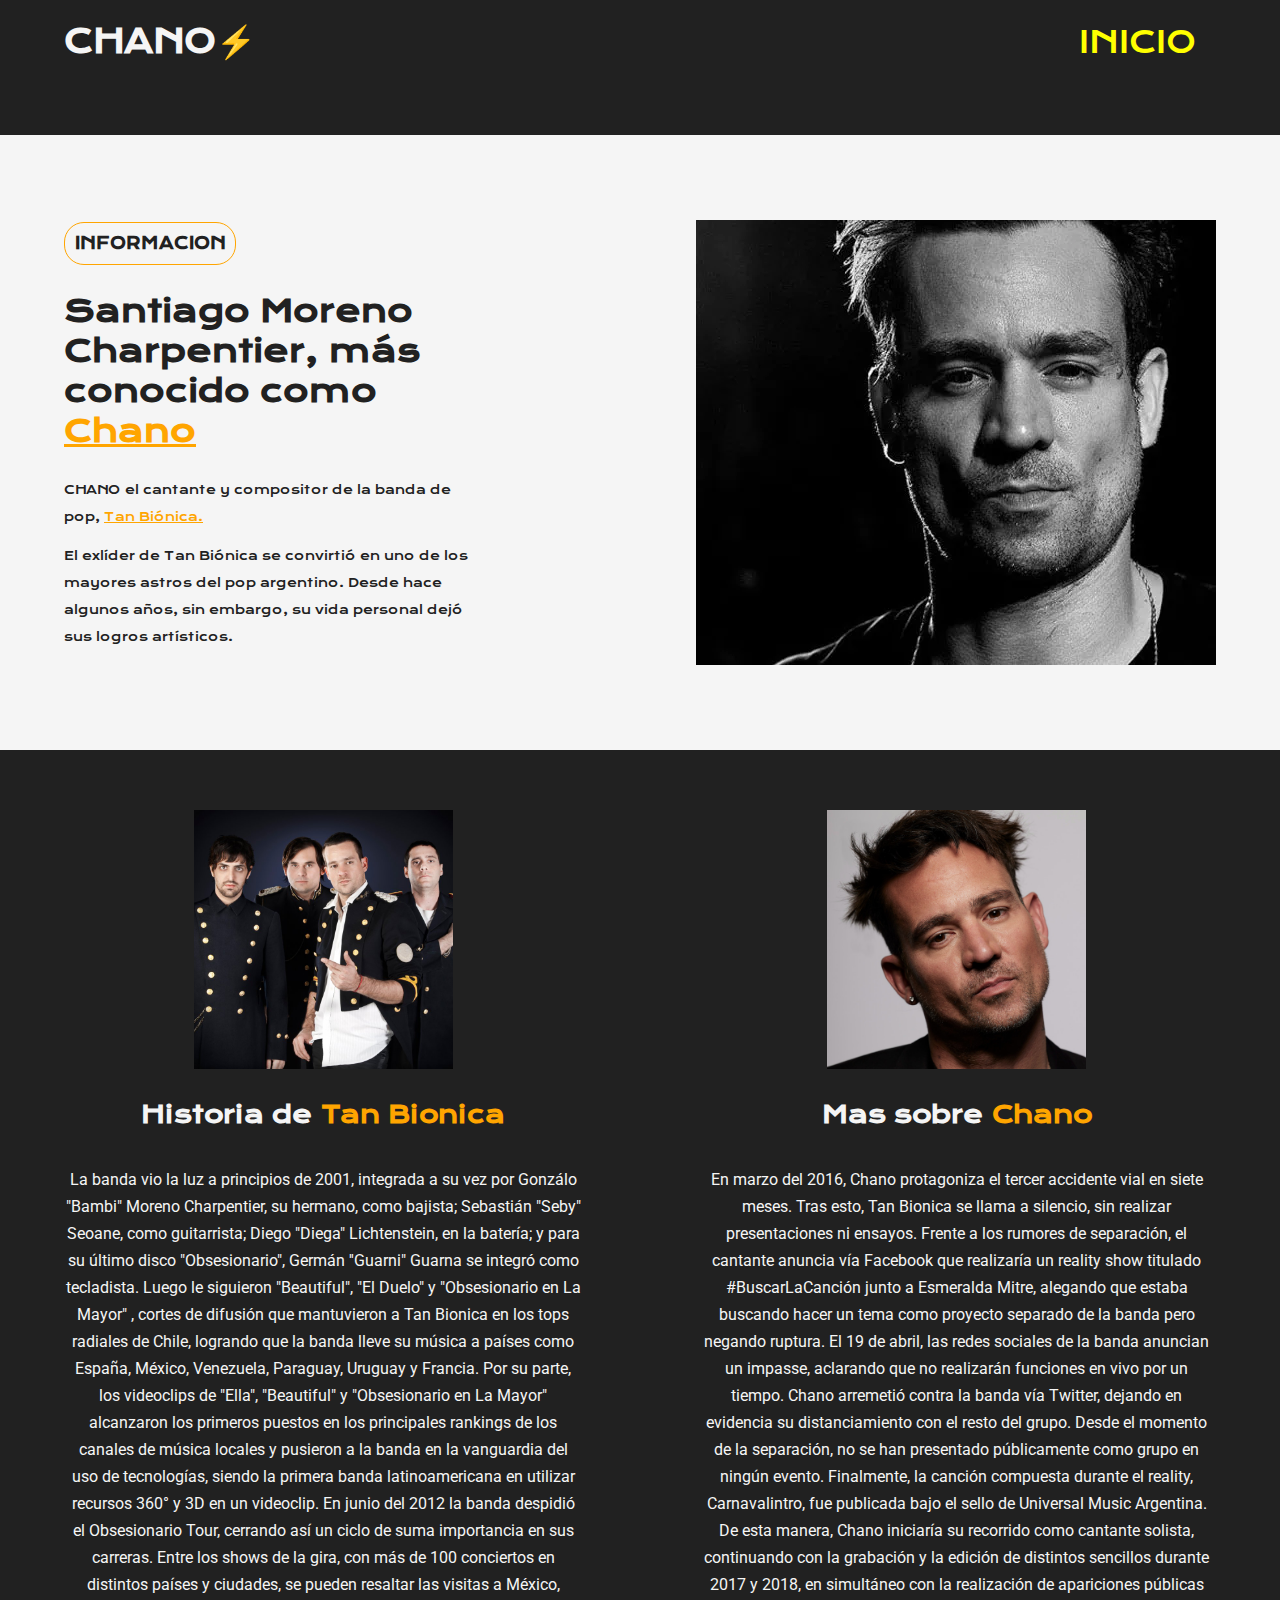
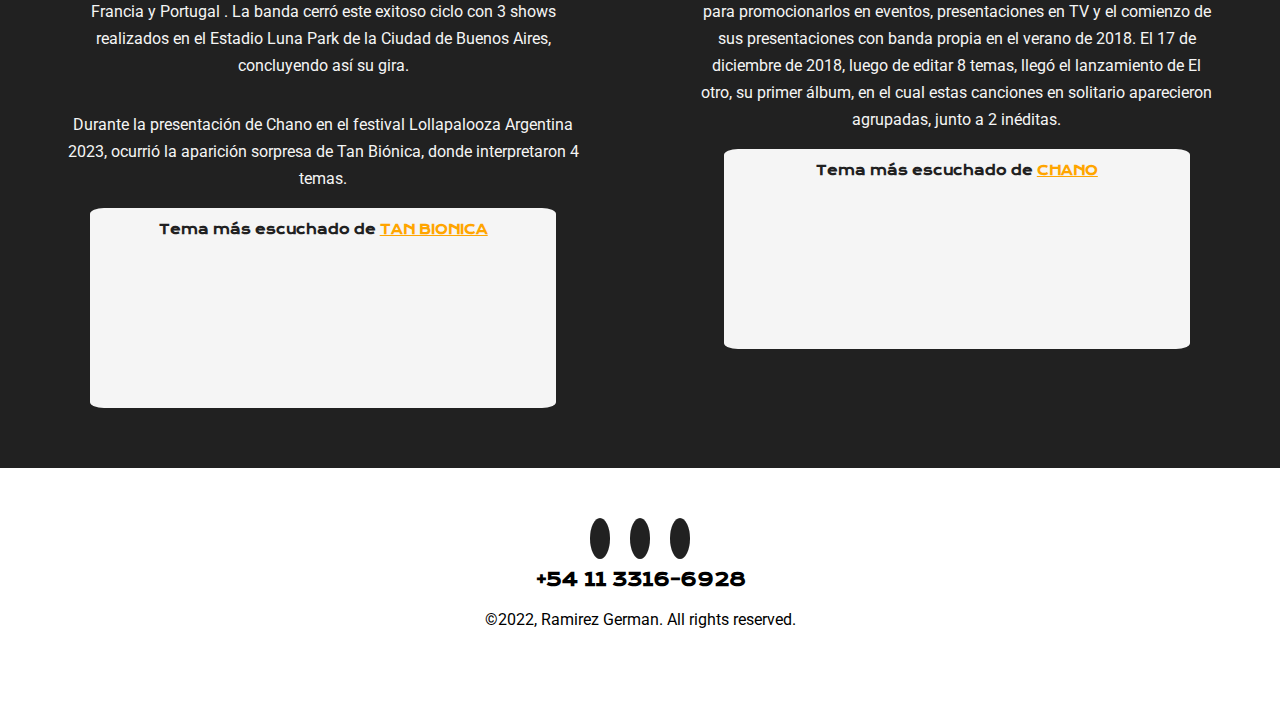
==== paginas/quienEs.html @ 730f2475 "Proyecto Final" ====
<!DOCTYPE html>
<html lang="en">

<head>
    <meta charset="UTF-8">
    <meta name="viewport" content="width=device-width, initial-scale=1.0">

    <!--links a css-->
    <link rel="stylesheet" href="../estilos/quienEs/nav.css">
    <link rel="stylesheet" href="../estilos/principal/estilos.css">
    <link rel="stylesheet" href="../estilos/quienEs/infoBreve.css">
    <link rel="stylesheet" href="../estilos/quienEs/infoGeneral.css">
    <link rel="stylesheet" href="../estilos/quienEs/footdos.css">

    <!--links a fonts-->
    <link href="https://fonts.googleapis.com/css2?family=Krona+One&display=swap" rel="stylesheet">
    <link href="https://fonts.googleapis.com/css2?family=Roboto&display=swap" rel="stylesheet">

    <!--cdn a iconos-->
    <link rel="stylesheet" href="https://cdnjs.cloudflare.com/ajax/libs/font-awesome/6.4.0/css/all.min.css"
    integrity="sha512-iecdLmaskl7CVkqkXNQ/ZH/XLlvWZOJyj7Yy7tcenmpD1ypASozpmT/E0iPtmFIB46ZmdtAc9eNBvH0H/ZpiBw=="
    crossorigin="anonymous" referrerpolicy="no-referrer" />

    <!--scripts-->
    <script src="https://code.jquery.com/jquery-3.7.0.min.js"
        integrity="sha256-2Pmvv0kuTBOenSvLm6bvfBSSHrUJ+3A7x6P5Ebd07/g=" crossorigin="anonymous"></script>

    <script src="../javascript/quienEs.js"></script>
    <title>¿Quien Es? | CHANO</title>
</head>

<body>
    <!--Header-->
    <header>
        <div class="contenedor">
            <div class="menu">
                <div class="logo">
                    <h1>CHANO⚡</h1>
                    <img src="../imagenes/fotografias/logo_menu.png" class="menu-icon" alt="">
                </div>
                <div class="logo-y-menu">
                    <nav>
                        <ul>
                            <div class="btnamari">
                                <li><a href="../index.html">INICIO</a></li>
                            </div>
                        </ul>
                    </nav>
                </div>
            </div>
    </header>

    <!--Informacion breve-->

    <section id="informacion">
        <div class="contenedor">
            <div class="texto">
                <h4>INFORMACION</h4>
                <h2>Santiago Moreno Charpentier, más conocido como <span>Chano</span> </h2>

                <p>CHANO el cantante y compositor de la banda de pop, <span>Tan Biónica.</span></p>

                <P>El exlíder de Tan Biónica se convirtió en uno de los mayores astros
                    del pop argentino. Desde hace algunos años, sin embargo,
                    su vida personal dejó sus logros artísticos.</p>
            </div>
            <div class="foto"></div>
            <img src="../imagenes/fotografias/chano_frente" alt="">
        </div>
    </section>

    <!--Informacion-->

    <section id="infoGeneral">
        <div class="contenedor">
            <div class="contenedor-texto">
                <div class="texto-izquierda">
                    <img src="../imagenes/fotografias/tanBionica.jpg" alt="">
                    <h2>Historia de <span>Tan Bionica</span></h2>
                    <p>La banda vio la luz a principios de 2001, integrada a su vez por Gonzálo "Bambi" Moreno
                        Charpentier, su hermano, como bajista; Sebastián "Seby" Seoane, como guitarrista; Diego "Diega"
                        Lichtenstein, en la batería; y para su último disco "Obsesionario", Germán ''Guarni" Guarna se
                        integró como tecladista.
                        Luego le siguieron "Beautiful", "El Duelo" y "Obsesionario en La Mayor" , cortes de difusión que
                        mantuvieron a Tan Bionica en los tops radiales de Chile, logrando que la banda lleve su música a
                        países como España, México, Venezuela, Paraguay, Uruguay y Francia.
                        Por su parte, los videoclips de "Ella", "Beautiful" y "Obsesionario en La Mayor" alcanzaron los
                        primeros puestos en los principales rankings de los canales de música locales y pusieron a la
                        banda en la vanguardia del uso de tecnologías, siendo la primera banda latinoamericana en
                        utilizar recursos 360° y 3D en un videoclip.
                        En junio del 2012 la banda despidió el Obsesionario Tour, cerrando así un ciclo de suma
                        importancia en sus carreras. Entre los shows de la gira, con más de 100 conciertos en distintos
                        países y ciudades, se pueden resaltar las visitas a México, Francia y Portugal . La banda cerró
                        este exitoso ciclo con 3 shows realizados en el Estadio Luna Park de la Ciudad de Buenos Aires,
                        concluyendo así su gira.
                    </p>
                    <p>
                        Durante la presentación de Chano en el festival Lollapalooza Argentina 2023, ocurrió la
                        aparición
                        sorpresa de Tan Biónica, donde interpretaron 4 temas.
                    </p>
                    <div class="spotify-contenedor">
                        <h3>Tema más escuchado de <span>TAN BIONICA</span></h3>
                        <div class="spotify">
                            <iframe style="border-radius:12px"
                                src="https://open.spotify.com/embed/track/29Bjl63rfik8188v8J08hQ?utm_source=generator&theme=0"
                                width="95%" height="152" frameBorder="0" allowfullscreen=""
                                allow="autoplay; clipboard-write; encrypted-media; fullscreen; picture-in-picture"
                                loading="lazy"></iframe>
                        </div>
                    </div>
                </div>

                <div class="texto-derecha">
                    <img src="../imagenes/fotografias/chanoHistory.jpg" alt="">
                    <h2>Mas sobre <span>Chano</span></h2>
                    <p>En marzo del 2016, Chano protagoniza el tercer accidente vial en siete meses. Tras esto, Tan
                        Bionica
                        se llama a silencio, sin realizar presentaciones ni ensayos. Frente a los rumores de separación,
                        el cantante
                        anuncia vía Facebook que realizaría un reality show titulado #BuscarLaCanción junto a Esmeralda
                        Mitre,
                        alegando que estaba buscando hacer un tema como proyecto separado de la banda pero negando
                        ruptura.
                        El 19 de abril, las redes sociales de la banda anuncian un impasse, aclarando que no realizarán
                        funciones en
                        vivo por un tiempo. Chano arremetió contra la banda vía Twitter, dejando en evidencia su
                        distanciamiento con el
                        resto del grupo. Desde el momento de la separación, no se han presentado públicamente como grupo
                        en ningún evento.
                        Finalmente, la canción compuesta durante el reality, Carnavalintro, fue publicada bajo el sello
                        de Universal Music Argentina.
                        De esta manera, Chano iniciaría su recorrido como cantante solista, continuando con la grabación
                        y la edición de distintos
                        sencillos durante 2017 y 2018, en simultáneo con la realización de apariciones públicas para
                        promocionarlos en eventos,
                        presentaciones en TV y el comienzo de sus presentaciones con banda propia en el verano de 2018.
                        El 17 de diciembre de 2018,
                        luego de editar 8 temas, llegó el lanzamiento de El otro, su primer álbum, en el cual estas
                        canciones en solitario aparecieron agrupadas,
                        junto a 2 inéditas.</p>
                    <div class="spotify-contenedor">
                        <h3>Tema más escuchado de <span>CHANO</span></h3>
                        <div class="spotify">
                            <iframe style="border-radius:12px"
                                src="https://open.spotify.com/embed/track/6XxIFsqBxiUct0UK7deoJ0?utm_source=generator&theme=0"
                                width="95%" height="152" frameBorder="0" allowfullscreen=""
                                allow="autoplay; clipboard-write; encrypted-media; fullscreen; picture-in-picture"
                                loading="lazy"></iframe>
                        </div>
                    </div>
                </div>
            </div>
        </div>
    </section>

    <!--footer-->

    <footer id="footdos">
        <div class="contenedor">
            <div class="redes">
                <a href="https://www.allaccess.com.ar/event/chano" target="_blank" class="fa-brands fa-twitter"></a>
                <a href="https://web.facebook.com/ChanoMorenoCharpentier" target="_blank" class="fa-brands fa-facebook-f"></a>
                <a href="https://www.instagram.com/chanotb/" target="_blank" class="fa-brands fa-instagram"></a>
            </div>
            <h3>+54 11 3316-6928</h3>
            <p>&copy;2022, Ramirez German. All rights reserved.</p>
        </div>
    </footer>

</body>

</html>
---- estilos/quienEs/nav.css ----
.contenedor {
    width: 90%;
    max-width: 1280px;
    margin: auto;
}

header {
    background-color: #212121;
    height: 15vh;
}

header .menu {
    display: flex;
    justify-content: space-between;
}

header .logo{
    display: flex;
    align-items: center;
    color: whitesmoke;
}

header .logo-y-menu {
    display: flex;
    align-items: center;
}

header .menu-icon {
    display: none;
}

header .boton a {
    background: yellow;
    color: #212121;
    padding: 20px 40px;
    line-height: 50px;
    font-size: 13px;
}

nav ul {
    display: flex;
}

nav ul li {
    margin: 0 20px;
}

nav ul li a {
    color: whitesmoke;
}

header .btnamari li a{
    color: yellow ;
    font-size: 30px;
}

nav ul li a:hover {
    color: orange;
    transition: all 0.5s;
}


header .boton a {
    background: yellow;
    color: #212121;
    padding: 20px 40px;
    line-height: 85px;
}

.botones a {
    background: yellow;
    color: #212121;
    padding: 20px 40px;
    line-height: 50px;
}

header .boton a:hover {
    background-color: orange;
    transition: all 0.5s;
}

header .botones a:hover {
    background-color: orange;
    transition: all 0.5s;
}

header .titular {
    margin-top: 30vh;
    color: whitesmoke;
}

.titular h1 {
    font-size: 20px;
    width: 60%;
}

span{
    color: yellow;
}

.blanco {
    background: whitesmoke !important;
}

.blanco:hover {
    background-color: gray !important;
    color: #212121;
    transition: all 0.1s;
}

@media (max-width: 800px) {
    header .menu {
        flex-direction: column;
    }
    

    header .logo{
        justify-content: space-between;
    }

    header .menu-icon {
        display: block;
    }

    nav ul {
        flex-direction: column;
    }

    nav {
        background-color: black;
        width: 100%;
        position: absolute;
        top: 80px;
        left: 0;
        display: none;
    }

    nav ul li a {
        color: whitesmoke;
    }

    nav ul li {
        margin: 10px 10px;
    }

    h1 {
        font-size: 32px;
    }
}

@media (min-width: 801px) {
    nav{
        display: block;
    }
    
}
---- estilos/principal/estilos.css ----
body{
    margin: 0;
    padding: 0;
    font-family: 'Krona One';
}

a{
    text-decoration: none;
}

li{
    list-style: none;
}
---- estilos/quienEs/infoBreve.css ----
#informacion {
    background: whitesmoke;
    color: #212121;
    padding: 85px 0;
}

#informacion h4 {
    margin: 0;
    color: #212121;
    border: 1px solid orange;
    width: 150px;
    padding: 10px;
    border-radius: 20px;
}

#informacion .contenedor {
    display: flex;
    align-items: center;
}

#informacion span {
    color: orange;
    text-decoration: underline;
}

#informacion h2 {
    font-size: 31px;
}

#informacion p {
    font-size: 12px;
    line-height: 27px;
}

#informacion img {
    width: 80%;
}

#informacion .texto {
    width: 80%;
}

#informacion .foto {
    width: 40%;
}
@media (max-width: 800px) {
    h2 {
        font-size: 27px !important;
    }

    #informacion .contenedor {
        flex-direction: column;
    }

    #informacion .foto {
        width: 82%;
        margin-top: 30px;
    }

    #informacion a{
        background: yellow;
        color: #212121;
        padding: 20px 40px;
        line-height: 50px;
        font-size: 13px;
    }

}
---- estilos/quienEs/infoGeneral.css ----
#infoGeneral{
    background-color: #212121;
}


.contenedor-texto {
    display: flex;
    justify-content: space-between;
}

.texto-izquierda, .texto-derecha{
    flex-basis: 45%;
    display: flex;
    text-align: center;
    flex-direction: column;
    align-items: center;;
}

.texto-izquierda img, .texto-derecha img{
    margin-bottom: 10px;
    width: 50%;
    height: auto;
}

.texto-izquierda h2, .texto-derecha h2{
    color: whitesmoke;
}

.texto-izquierda h2 span , .texto-derecha h2 span{
    color: orange !important;
}

.texto-izquierda p, .texto-derecha p{
    color: whitesmoke;
}

.spotify-contenedor{
    background-color: whitesmoke;
    border: 0px solid;
    border-radius: 3%;
    width: 90%;
}

.spotify-contenedor h3{
    font-size: 80%;
    color: #212121;
}

.spotify-contenedor h3 span{
    text-decoration: underline;
    color: orange !important;
}

#infoGeneral p{
    font-family: 'Roboto';
    font-size: 16px;
    line-height: 27px;
}

#infoGeneral {
    padding: 60px 0;
}

@media (max-width: 800px) {

    .contenedor-texto {
        flex-direction: column;
    }
    
    h2{
        font-size: 30px !important;
    }

    .texto-izquierda, .texto-derecha{
        align-items: center;
        text-align: center;
    }

    .texto-izquierda img, .texto-derecha img{
        width: 70%;
        height: auto;
        padding: 100px 0px 0px;
    }
}
---- estilos/quienEs/footdos.css ----
/* Footer */

footer{
    text-align: center;
    padding: 60px 0;
}

footer a{
    background-color: #212121;
    color: whitesmoke;
    padding: 10px;
    border-radius: 50%;
    width: 15px;
    height: 15px;
    margin: 0 10px;
}

footer a:hover{
    background: orange;
    color: #212121;
    transition: all 0.5s;
}

footer p{
    font-family: 'Roboto';
}
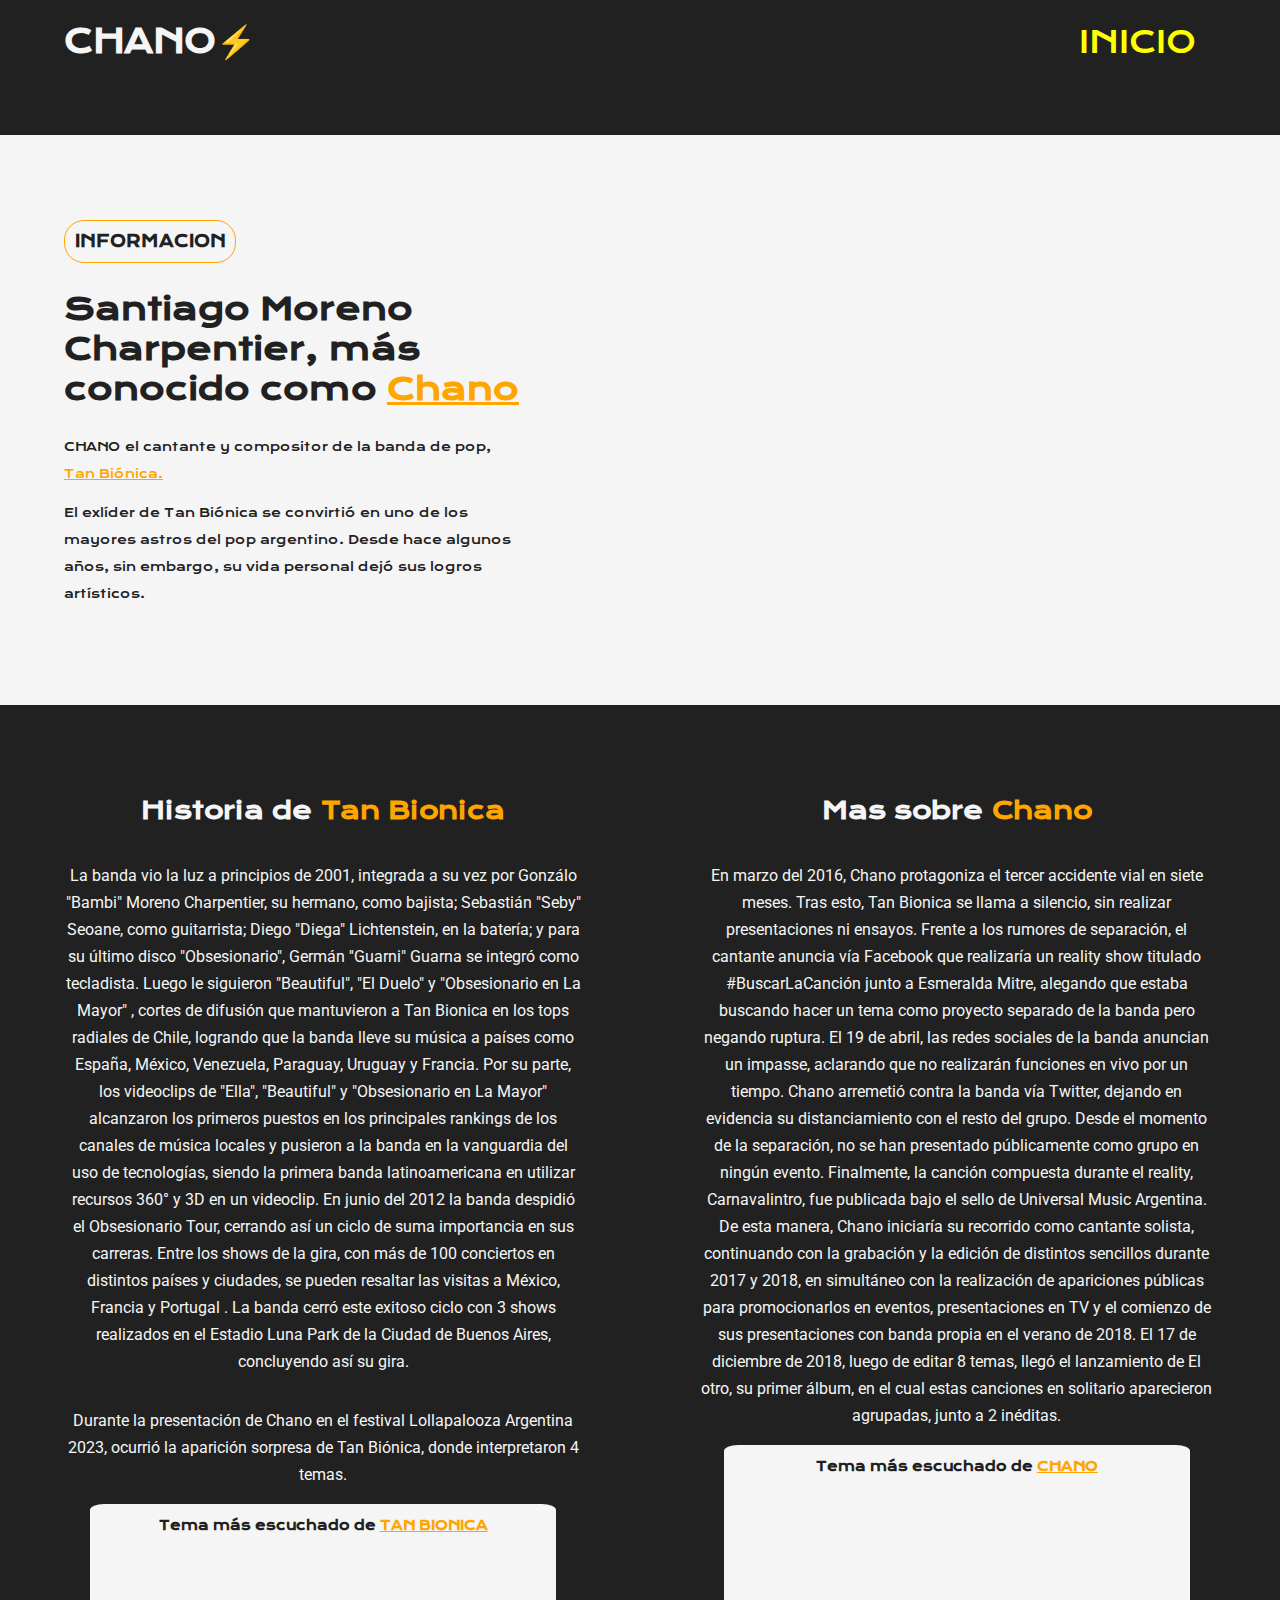
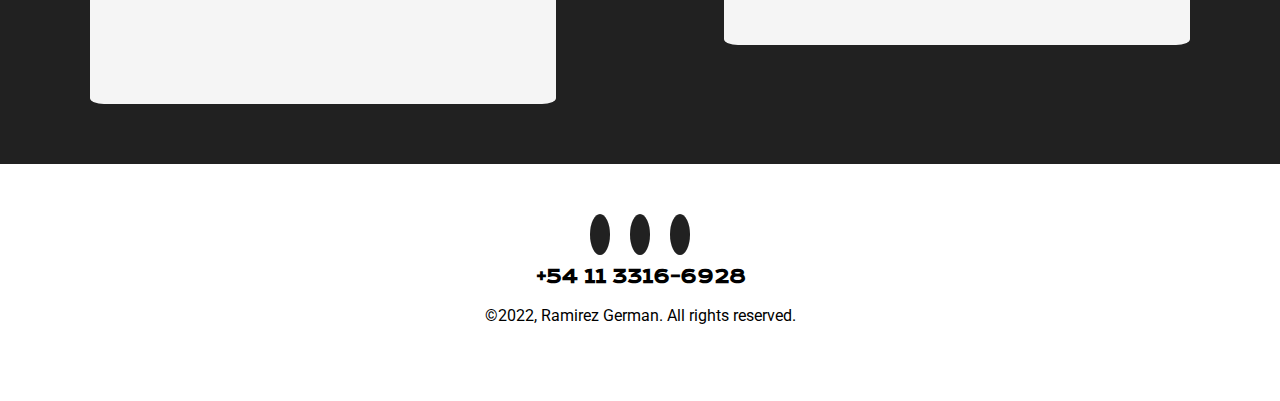
==== commit 8f5ffdbf: "Cambios y updates" ====
--- a/paginas/quienEs.html
+++ b/paginas/quienEs.html
@@ -159,7 +159,7 @@
     <footer id="footdos">
         <div class="contenedor">
             <div class="redes">
-                <a href="https://www.allaccess.com.ar/event/chano" target="_blank" class="fa-brands fa-twitter"></a>
+                <a href="https://twitter.com/chanotb" target="_blank" class="fa-brands fa-twitter"></a>
                 <a href="https://web.facebook.com/ChanoMorenoCharpentier" target="_blank" class="fa-brands fa-facebook-f"></a>
                 <a href="https://www.instagram.com/chanotb/" target="_blank" class="fa-brands fa-instagram"></a>
             </div>
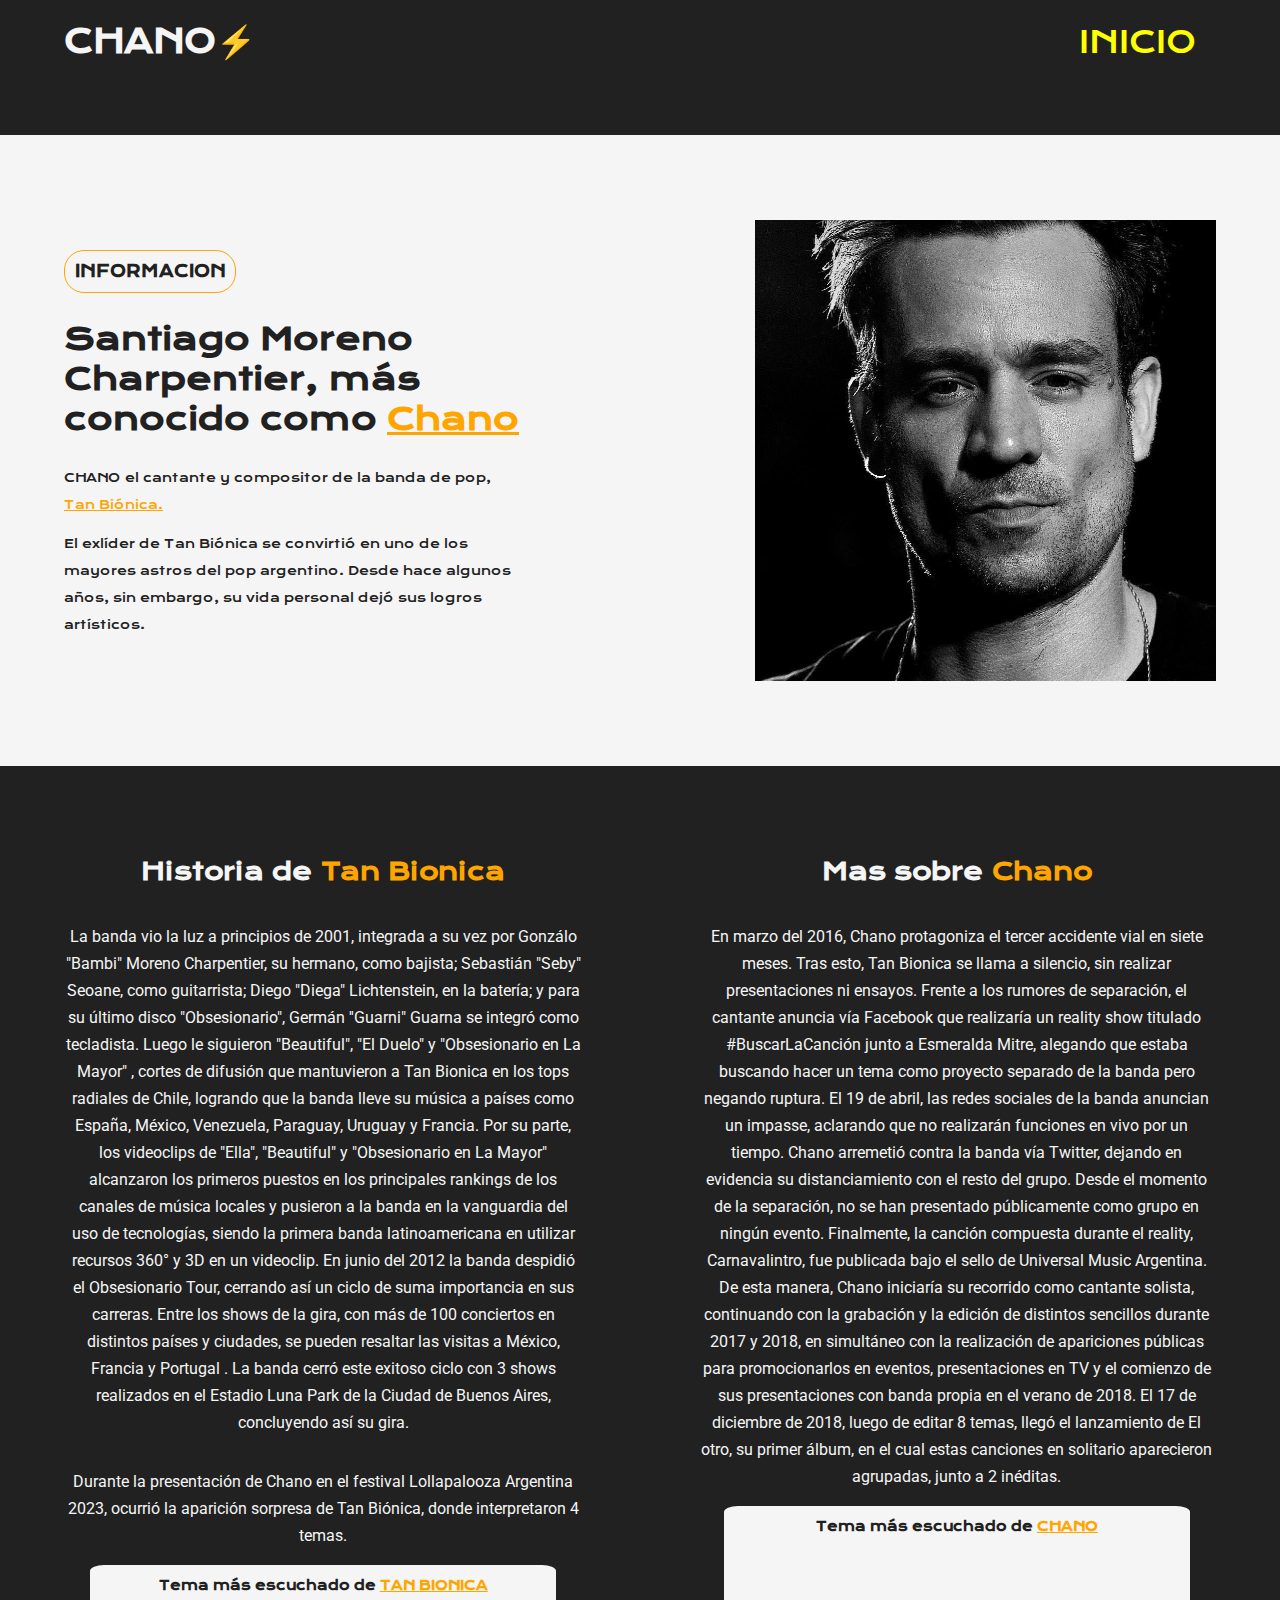
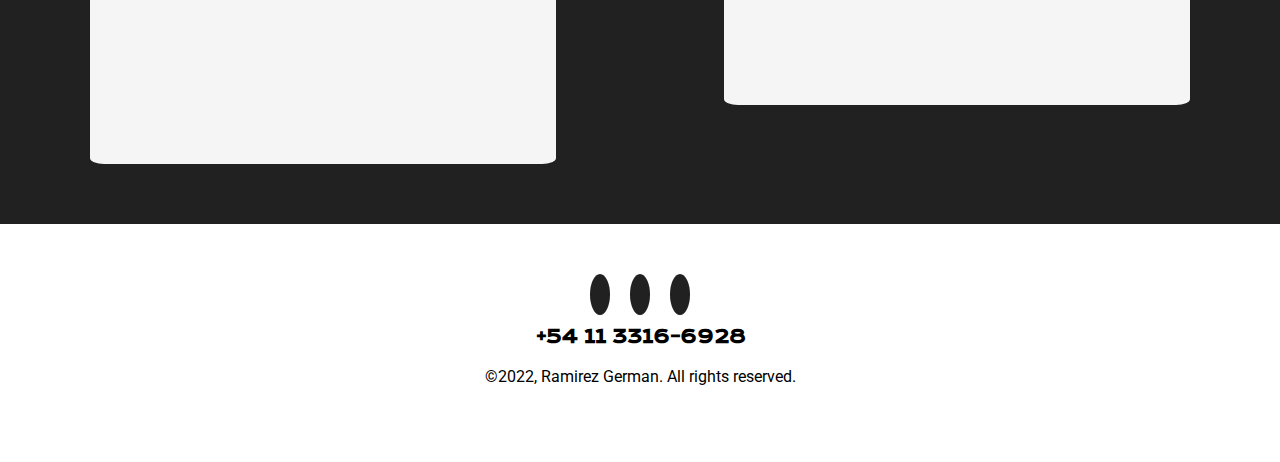
==== commit 8a79986e: "cambios de fondos" ====
--- a/paginas/quienEs.html
+++ b/paginas/quienEs.html
@@ -65,7 +65,7 @@
                     su vida personal dejó sus logros artísticos.</p>
             </div>
             <div class="foto"></div>
-            <img src="../imagenes/fotografias/chano_frente" alt="">
+            <img src="../imagenes/chano-frente.jpg" alt="">
         </div>
     </section>
 
--- a/estilos/quienEs/infoBreve.css
+++ b/estilos/quienEs/infoBreve.css
@@ -33,7 +33,7 @@
 }
 
 #informacion img {
-    width: 80%;
+    width: 40%;
 }
 
 #informacion .texto {
@@ -52,8 +52,8 @@
         flex-direction: column;
     }
 
-    #informacion .foto {
-        width: 82%;
+    #informacion img {
+        width: 81%;
         margin-top: 30px;
     }
 
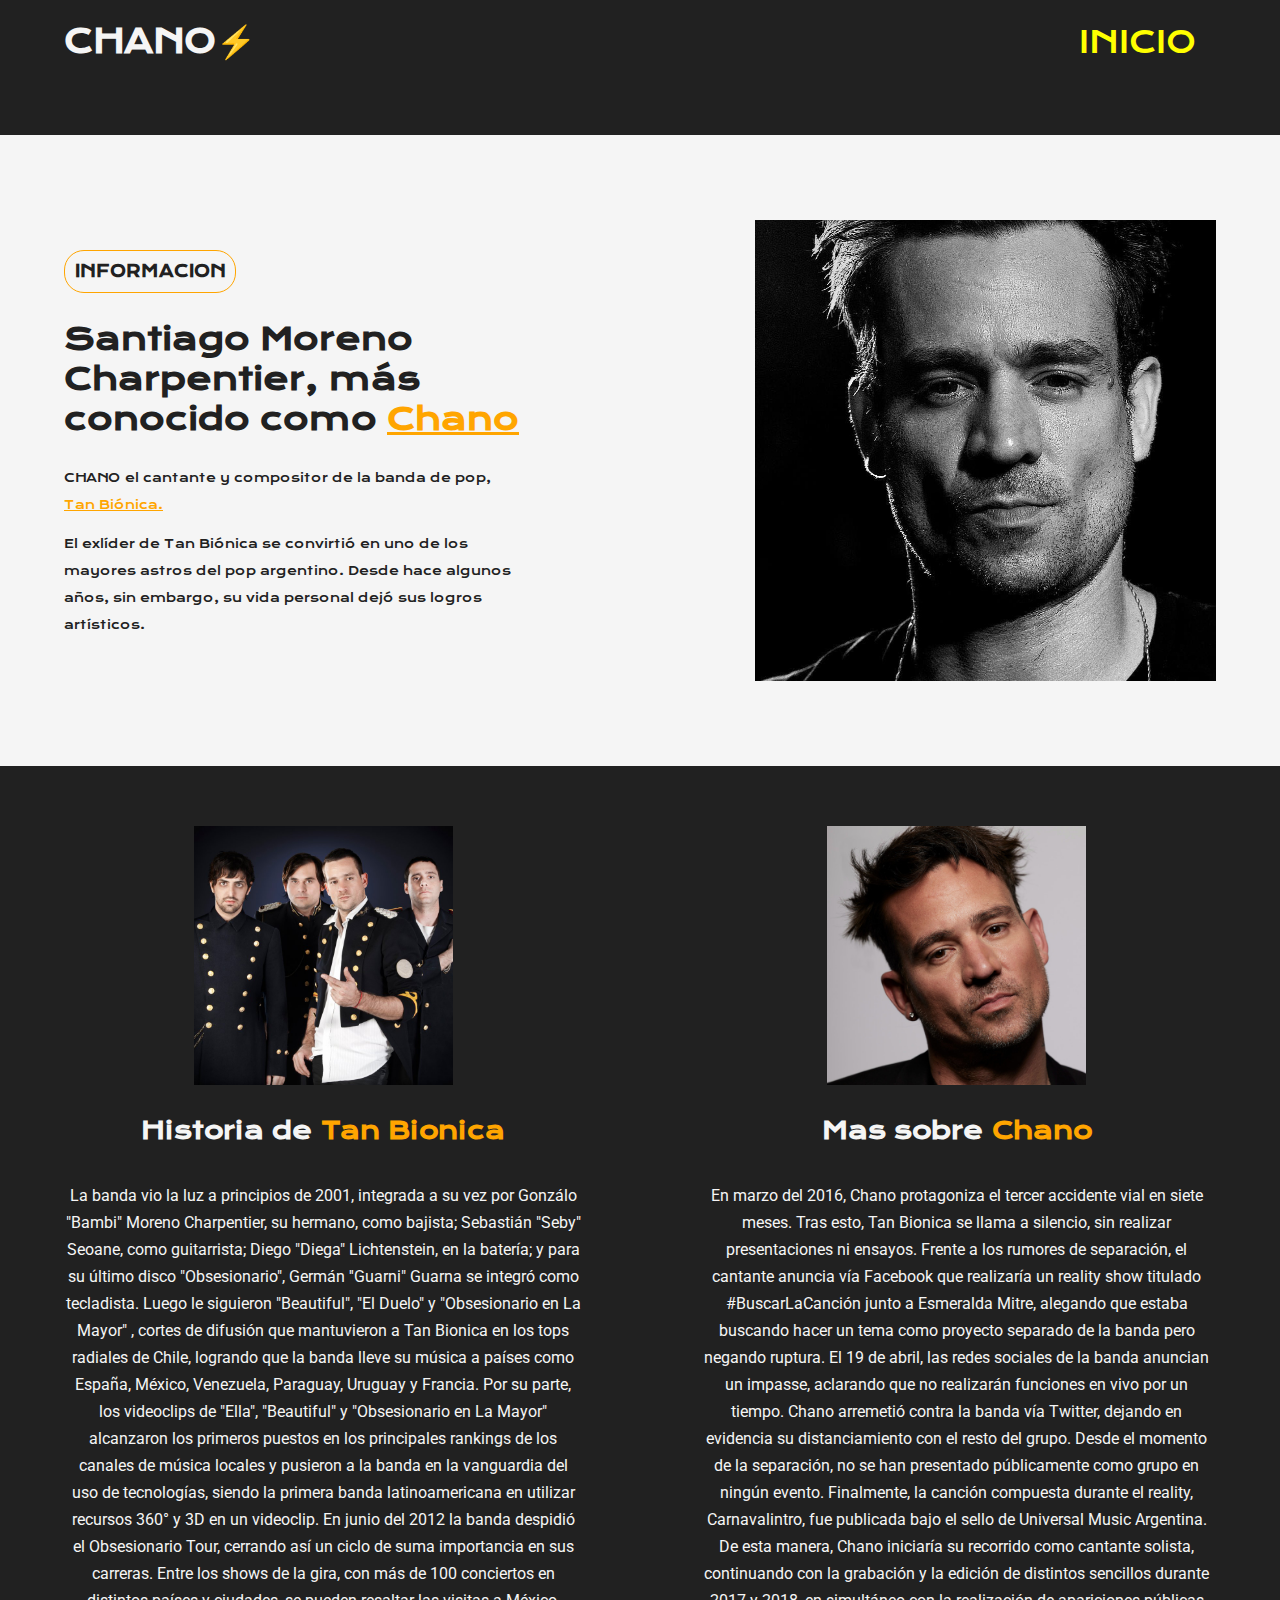
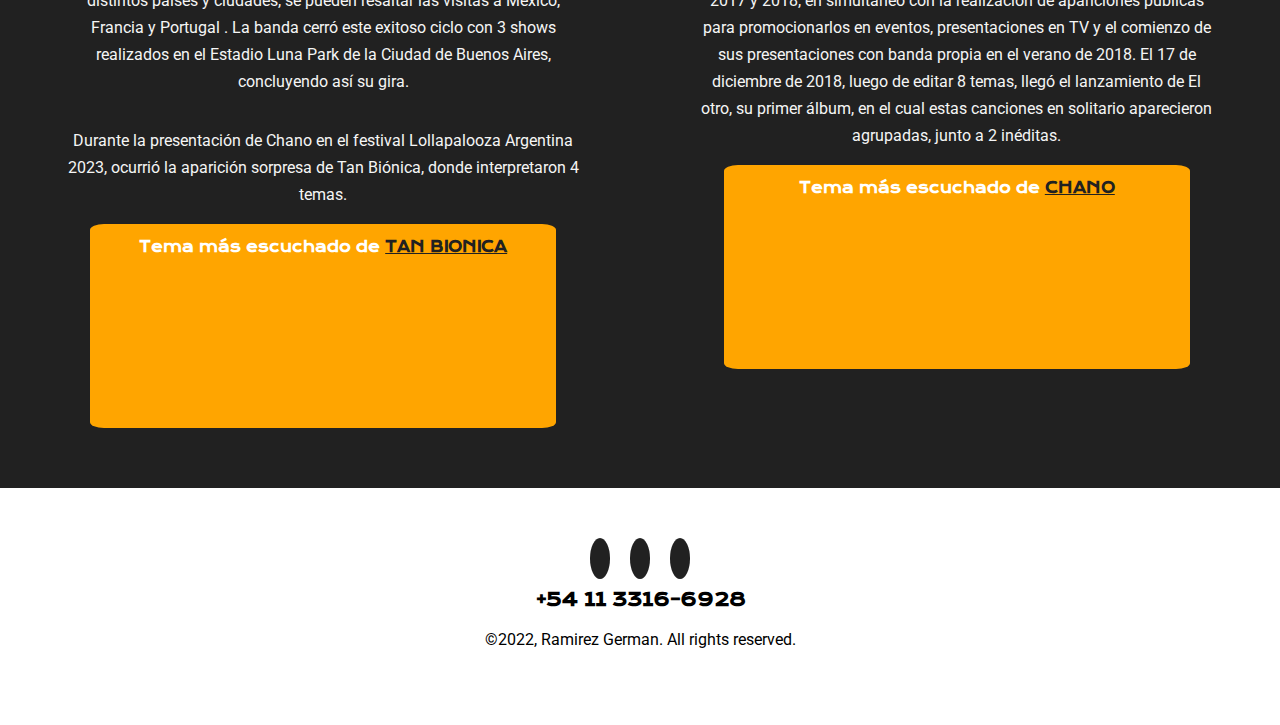
==== commit a72deb98: "update imagenes" ====
--- a/paginas/quienEs.html
+++ b/paginas/quienEs.html
@@ -36,7 +36,7 @@
             <div class="menu">
                 <div class="logo">
                     <h1>CHANO⚡</h1>
-                    <img src="../imagenes/fotografias/logo_menu.png" class="menu-icon" alt="">
+                    <img src="../imagenes/logo_menu.png" class="menu-icon" alt="">
                 </div>
                 <div class="logo-y-menu">
                     <nav>
@@ -75,7 +75,7 @@
         <div class="contenedor">
             <div class="contenedor-texto">
                 <div class="texto-izquierda">
-                    <img src="../imagenes/fotografias/tanBionica.jpg" alt="">
+                    <img src="../imagenes/tanBionica.jpg" alt="">
                     <h2>Historia de <span>Tan Bionica</span></h2>
                     <p>La banda vio la luz a principios de 2001, integrada a su vez por Gonzálo "Bambi" Moreno
                         Charpentier, su hermano, como bajista; Sebastián "Seby" Seoane, como guitarrista; Diego "Diega"
@@ -112,7 +112,7 @@
                 </div>
 
                 <div class="texto-derecha">
-                    <img src="../imagenes/fotografias/chanoHistory.jpg" alt="">
+                    <img src="../imagenes/chanoHistory.jpg" alt="">
                     <h2>Mas sobre <span>Chano</span></h2>
                     <p>En marzo del 2016, Chano protagoniza el tercer accidente vial en siete meses. Tras esto, Tan
                         Bionica
--- a/estilos/quienEs/infoGeneral.css
+++ b/estilos/quienEs/infoGeneral.css
@@ -35,20 +35,20 @@
 }
 
 .spotify-contenedor{
-    background-color: whitesmoke;
+    background-color: orange;
     border: 0px solid;
     border-radius: 3%;
     width: 90%;
 }
 
 .spotify-contenedor h3{
-    font-size: 80%;
-    color: #212121;
+    font-size: 90%;
+    color: white;
 }
 
 .spotify-contenedor h3 span{
     text-decoration: underline;
-    color: orange !important;
+    color: #212121 !important;
 }
 
 #infoGeneral p{
